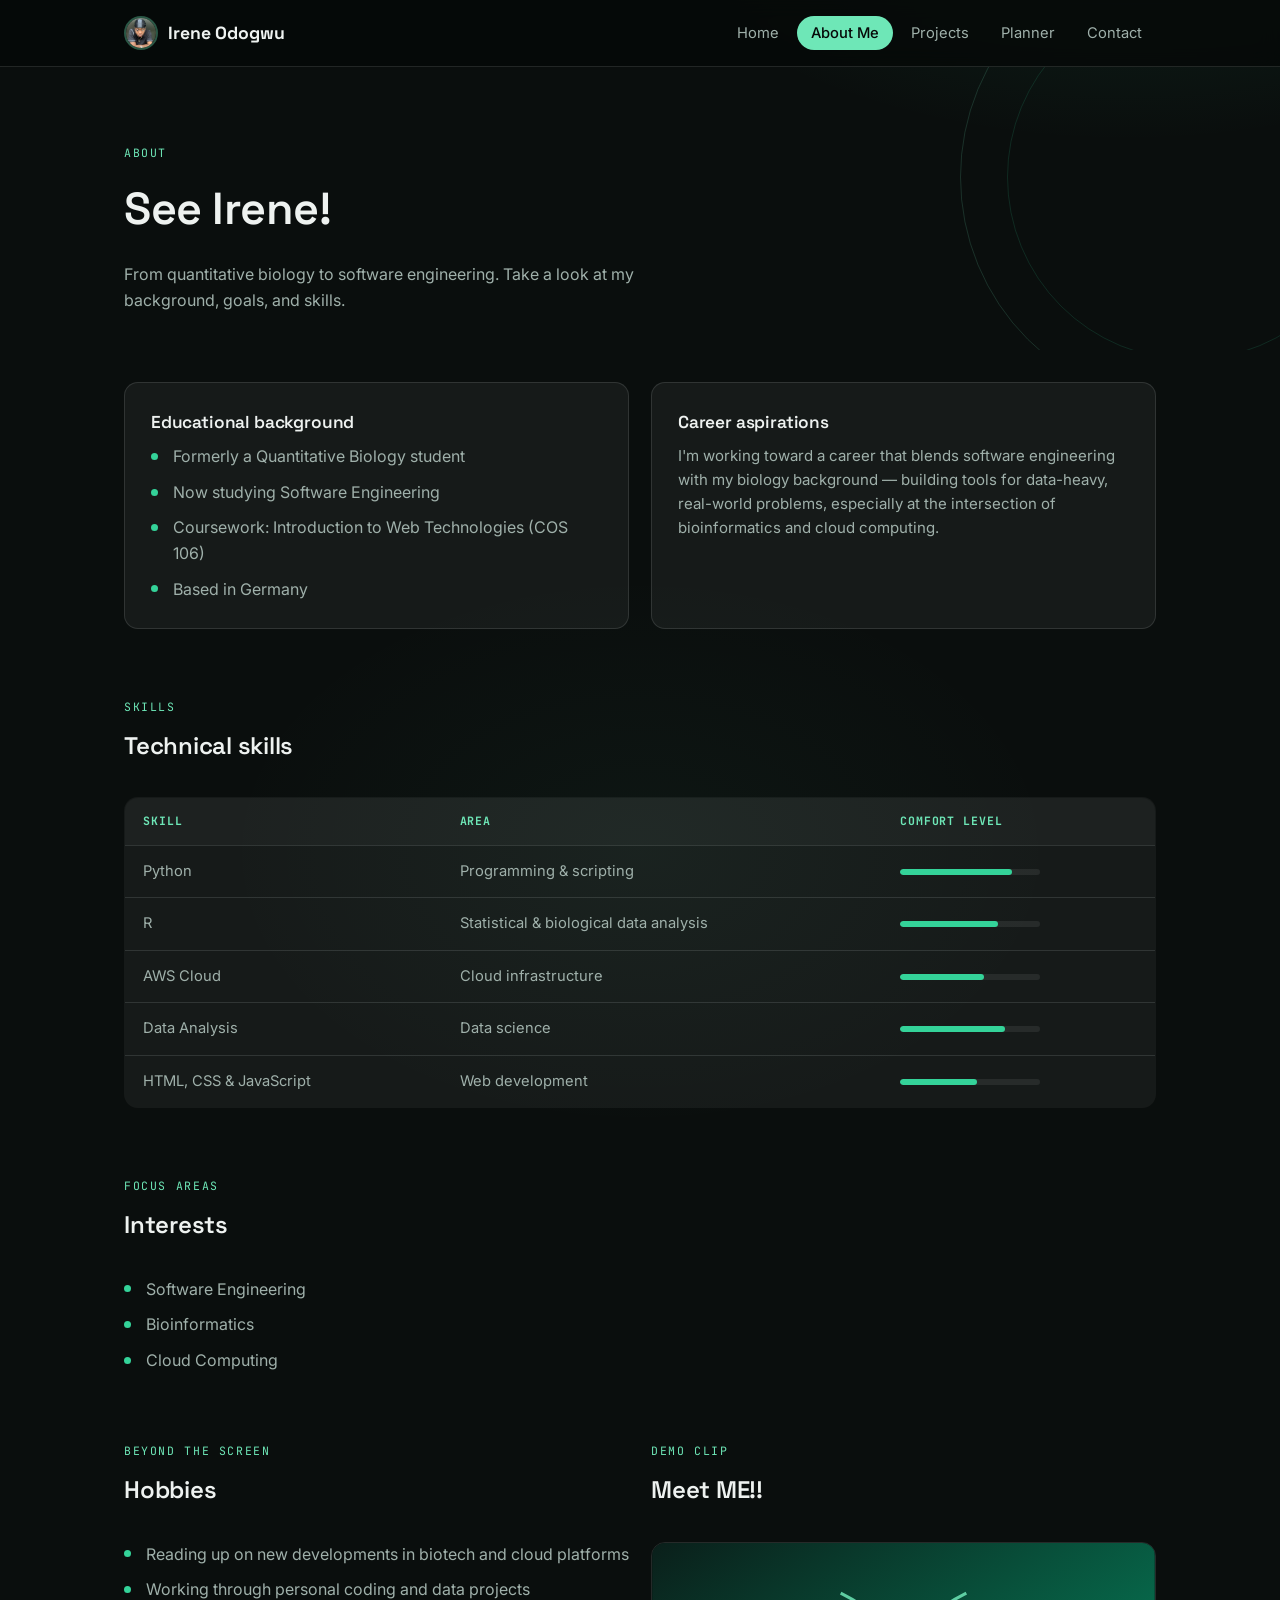
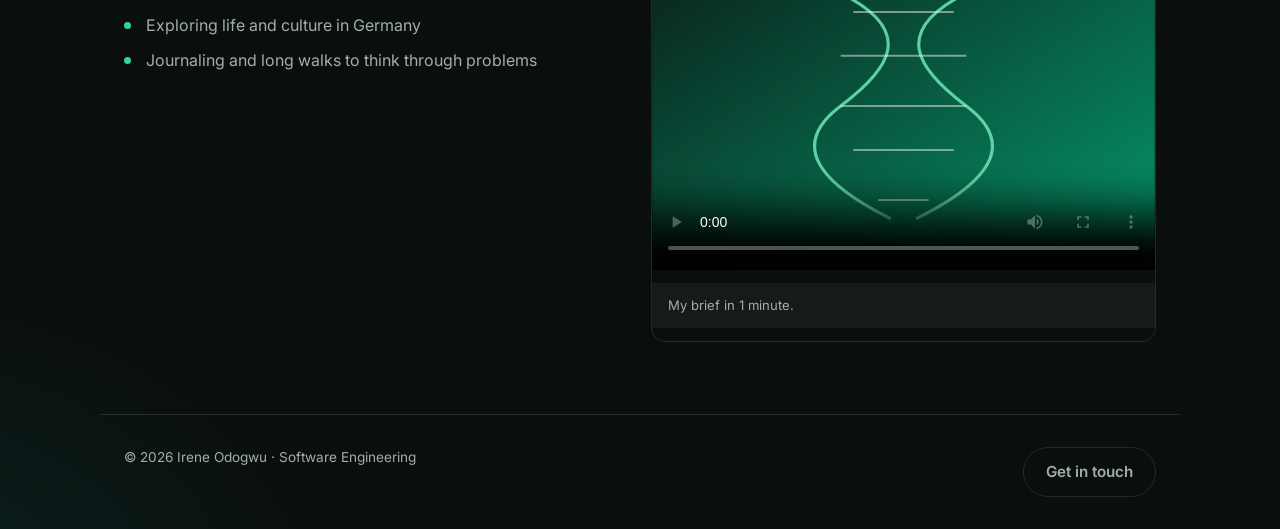
==== about.html @ 3f7ef8bb "my first commit" ====
<!DOCTYPE html>
<html lang="en">
<head>
  <meta charset="UTF-8">
  <meta name="viewport" content="width=device-width, initial-scale=1.0">
  <title>About Me — Irene Odogwu</title>
  <link rel="stylesheet" href="css/style.css">
</head>
<body>

  <header class="site-header">
    <nav class="nav">
      <a href="index.html" class="nav-brand"><img src="images/irene.jpg" alt="" class="avatar">Irene Odogwu</a>
      <button class="nav-toggle" aria-label="Toggle menu" aria-expanded="false">☰</button>
      <ul class="nav-links">
        <li><a href="index.html">Home</a></li>
        <li><a href="about.html" class="active">About Me</a></li>
        <li><a href="projects.html">Projects</a></li>
        <li><a href="planner.html">Planner</a></li>
        <li><a href="contact.html">Contact</a></li>
      </ul>
    </nav>
  </header>

  <main>
    <section class="page-hero" style="padding-bottom: 20px;">
      <div class="arc-motif"></div>
      <div class="wrap">
        <span class="eyebrow-line">About</span>
        <h1 style="font-size: clamp(2rem, 4vw, 2.8rem);">See Irene!</h1>
        <p style="color: var(--text-muted); max-width: 60ch;">
          From quantitative biology to software engineering. Take a look at my background, goals,
          and skills.
        </p>
      </div>
    </section>

    <section class="section-tight">
      <div class="wrap grid grid-2">
        <div class="card">
          <h3>Educational background</h3>
          <ul class="plain-list">
            <li>Formerly a Quantitative Biology student</li>
            <li>Now studying Software Engineering</li>
            <li>Coursework: Introduction to Web Technologies (COS 106)</li>
            <li>Based in Germany</li>
          </ul>
        </div>
        <div class="card">
          <h3>Career aspirations</h3>
          <p>
            I'm working toward a career that blends software engineering with my biology
            background — building tools for data-heavy, real-world problems, especially at
            the intersection of bioinformatics and cloud computing.
          </p>
        </div>
      </div>
    </section>

    <section class="section-tight">
      <div class="wrap">
        <div class="section-head">
          <span class="eyebrow">Skills</span>
          <h2>Technical skills</h2>
        </div>
        <table>
          <thead>
            <tr>
              <th>Skill</th>
              <th>Area</th>
              <th>Comfort level</th>
            </tr>
          </thead>
          <tbody>
            <tr>
              <td>Python</td>
              <td>Programming &amp; scripting</td>
              <td><div class="skill-bar"><span style="width: 80%;"></span></div></td>
            </tr>
            <tr>
              <td>R</td>
              <td>Statistical &amp; biological data analysis</td>
              <td><div class="skill-bar"><span style="width: 70%;"></span></div></td>
            </tr>
            <tr>
              <td>AWS Cloud</td>
              <td>Cloud infrastructure</td>
              <td><div class="skill-bar"><span style="width: 60%;"></span></div></td>
            </tr>
            <tr>
              <td>Data Analysis</td>
              <td>Data science</td>
              <td><div class="skill-bar"><span style="width: 75%;"></span></div></td>
            </tr>
            <tr>
              <td>HTML, CSS &amp; JavaScript</td>
              <td>Web development</td>
              <td><div class="skill-bar"><span style="width: 55%;"></span></div></td>
            </tr>
          </tbody>
        </table>
      </div>
    </section>

    <section class="section-tight">
      <div class="wrap">
        <div class="section-head">
          <span class="eyebrow">Focus areas</span>
          <h2>Interests</h2>
        </div>
        <ul class="plain-list" style="columns: 2; column-gap: 32px;">
          <li>Software Engineering</li>
          <li>Bioinformatics</li>
          <li>Cloud Computing</li>
        </ul>
      </div>
    </section>

    <section class="section-tight">
      <div class="wrap grid grid-2">
        <div>
          <div class="section-head">
            <span class="eyebrow">Beyond the screen</span>
            <h2>Hobbies</h2>
          </div>
          <ul class="plain-list">
            <li>Reading up on new developments in biotech and cloud platforms</li>
            <li>Working through personal coding and data projects</li>
            <li>Exploring life and culture in Germany</li>
            <li>Journaling and long walks to think through problems</li>
          </ul>
        </div>
        <div>
          <div class="section-head">
            <span class="eyebrow">Demo clip</span>
            <h2>Meet ME!!</h2>
          </div>
          <div class="media-block">
            <video controls preload="metadata" poster="images/project2.svg">
              <source src="" type="video/webm">
              Your browser does not support embedded video.
            </video>
            <p class="media-caption">My brief in 1 minute.</p>
          </div>
        </div>
      </div>
    </section>
  </main>

  <footer class="site-footer">
    <span>© 2026 Irene Odogwu · Software Engineering</span>
    <span><a href="contact.html" class="btn btn-ghost">Get in touch</a></span>
  </footer>

  <script src="js/main.js"></script>
</body>
</html>
---- css/style.css ----
/* ============================================
   Irene Odogwu — Academic Portfolio
   Design tokens
   ============================================ */
@import url('https://fonts.googleapis.com/css2?family=Space+Grotesk:wght@400;500;600;700&family=Inter:wght@400;500;600&family=JetBrains+Mono:wght@400;500&display=swap');

:root {
  --bg: #0a0e0d;
  --bg-deep: #060908;
  --bg-alt: #101815;
  --surface: rgba(238, 242, 240, 0.05);
  --surface-strong: rgba(238, 242, 240, 0.09);
  --border: rgba(238, 242, 240, 0.12);
  --accent: #34d399;
  --accent-soft: #6ee7b7;
  --accent-deep: #0d9488;
  --text: #eef2f0;
  --text-muted: #9fb0aa;
  --radius: 14px;
  --max-width: 1080px;
  --font-display: 'Space Grotesk', 'Segoe UI', sans-serif;
  --font-body: 'Inter', -apple-system, sans-serif;
  --font-mono: 'JetBrains Mono', monospace;
}

* { box-sizing: border-box; }
html { scroll-behavior: smooth; }

body {
  margin: 0;
  background: var(--bg);
  background-image:
    radial-gradient(ellipse 900px 520px at 88% -8%, rgba(52, 211, 153, 0.14), transparent 60%),
    radial-gradient(ellipse 800px 600px at -10% 105%, rgba(13, 148, 136, 0.16), transparent 62%),
    radial-gradient(ellipse 600px 400px at 50% 40%, rgba(110, 231, 183, 0.04), transparent 70%);
  color: var(--text);
  font-family: var(--font-body);
  line-height: 1.6;
  -webkit-font-smoothing: antialiased;
}

img { max-width: 100%; display: block; }
a { color: var(--accent-soft); text-decoration: none; }

.wrap { max-width: var(--max-width); margin: 0 auto; padding: 0 24px; }

h1, h2, h3 {
  font-family: var(--font-display);
  font-weight: 600;
  margin: 0 0 0.4em;
  letter-spacing: -0.01em;
}

.eyebrow, .eyebrow-line {
  font-family: var(--font-mono);
  font-size: 0.72rem;
  letter-spacing: 0.14em;
  text-transform: uppercase;
  color: var(--accent-soft);
  display: inline-block;
  margin-bottom: 0.9em;
}

@media (prefers-reduced-motion: reduce) {
  * { animation-duration: 0.01ms !important; transition-duration: 0.01ms !important; }
}

/* ============================================
   Header / Navigation
   ============================================ */
.site-header {
  position: sticky;
  top: 0;
  z-index: 50;
  background: rgba(6, 9, 8, 0.82);
  backdrop-filter: blur(10px);
  border-bottom: 1px solid var(--border);
}

.nav {
  display: flex;
  align-items: center;
  justify-content: space-between;
  padding: 16px 24px;
  max-width: var(--max-width);
  margin: 0 auto;
}

.nav-brand {
  font-family: var(--font-display);
  font-size: 1.1rem;
  font-weight: 700;
  color: var(--text);
  display: flex;
  align-items: center;
  gap: 10px;
}

.nav-brand .avatar {
  width: 34px;
  height: 34px;
  border-radius: 50%;
  object-fit: cover;
  border: 2px solid rgba(110, 231, 183, 0.35);
}

.nav-links {
  list-style: none;
  display: flex;
  gap: 4px;
  margin: 0;
  padding: 0;
}

.nav-links a {
  color: var(--text-muted);
  font-size: 0.92rem;
  padding: 8px 14px;
  border-radius: 999px;
  transition: color 0.2s ease, background 0.2s ease;
}

.nav-links a:hover { color: var(--text); background: var(--surface); }

.nav-links a.active {
  color: var(--bg-deep);
  background: var(--accent-soft);
  font-weight: 500;
}

.nav-toggle {
  display: none;
  background: none;
  border: 1px solid var(--border);
  border-radius: 8px;
  color: var(--text);
  padding: 8px 10px;
  font-size: 1rem;
  cursor: pointer;
}

@media (max-width: 760px) {
  .nav-toggle { display: block; }
  .nav-links {
    position: absolute;
    top: 100%;
    left: 0;
    right: 0;
    flex-direction: column;
    background: var(--bg-alt);
    border-bottom: 1px solid var(--border);
    padding: 10px 24px 18px;
    display: none;
  }
  .nav-links.open { display: flex; }
  .nav-links a { padding: 10px 8px; }
}

/* ============================================
   Hero / arc motif
   ============================================ */
.arc-motif { position: absolute; pointer-events: none; z-index: 0; }

.page-hero { position: relative; overflow: hidden; padding: 72px 0 56px; }
.page-hero .wrap { position: relative; z-index: 1; }

.page-hero .arc-motif {
  top: -120px;
  right: -140px;
  width: 460px;
  height: 460px;
  border: 1px solid rgba(110, 231, 183, 0.16);
  border-radius: 50%;
}
.page-hero .arc-motif::after {
  content: '';
  position: absolute;
  inset: 46px;
  border: 1px solid rgba(52, 211, 153, 0.14);
  border-radius: 50%;
}

/* ============================================
   Home hero
   ============================================ */
.home-hero {
  display: grid;
  grid-template-columns: 1.1fr 0.9fr;
  gap: 48px;
  align-items: center;
  padding: 64px 0 80px;
}

@media (max-width: 820px) {
  .home-hero { grid-template-columns: 1fr; padding: 40px 0 56px; text-align: center; }
  .home-hero .cta-row { justify-content: center; }
}

.home-hero h1 { font-size: clamp(2.2rem, 5vw, 3.4rem); line-height: 1.08; }

.home-hero .lede {
  color: var(--text-muted);
  font-size: 1.06rem;
  max-width: 48ch;
  margin: 18px 0 30px;
}

.cta-row { display: flex; gap: 14px; flex-wrap: wrap; }

.btn {
  display: inline-flex;
  align-items: center;
  gap: 8px;
  padding: 12px 22px;
  border-radius: 999px;
  font-family: var(--font-body);
  font-weight: 600;
  font-size: 0.95rem;
  cursor: pointer;
  border: 1px solid transparent;
  transition: transform 0.2s ease, background 0.2s ease, border-color 0.2s ease;
}

.btn-primary { background: var(--accent); color: #06231a; }
.btn-primary:hover { transform: translateY(-2px); background: var(--accent-soft); }

.btn-ghost { background: transparent; color: var(--text); border-color: var(--border); }
.btn-ghost:hover { border-color: var(--accent-soft); color: var(--accent-soft); }

.hero-portrait { position: relative; justify-self: center; }

.hero-portrait .frame {
  position: relative;
  width: min(300px, 70vw);
  aspect-ratio: 1 / 1;
  border-radius: 50%;
  overflow: hidden;
  border: 6px solid var(--bg-alt);
  box-shadow: 0 30px 70px -20px rgba(0, 0, 0, 0.65), 0 0 0 1px rgba(110,231,183,0.15);
  animation: rise 0.8s ease both;
}

.hero-portrait .frame img { width: 100%; height: 100%; object-fit: cover; }

.hero-portrait .ring {
  position: absolute;
  inset: -18px;
  border: 1px dashed rgba(110, 231, 183, 0.3);
  border-radius: 50%;
  z-index: -1;
}

@keyframes rise {
  from { opacity: 0; transform: translateY(18px); }
  to { opacity: 1; transform: translateY(0); }
}

/* ============================================
   Section shells
   ============================================ */
section { padding: 56px 0; }
.section-tight { padding: 32px 0; }
.section-head { margin-bottom: 32px; max-width: 60ch; }
.section-head p { color: var(--text-muted); }

.grid { display: grid; gap: 22px; }
.grid-3 { grid-template-columns: repeat(3, 1fr); }
.grid-4 { grid-template-columns: repeat(4, 1fr); }
.grid-2 { grid-template-columns: repeat(2, 1fr); }

@media (max-width: 900px) { .grid-4 { grid-template-columns: repeat(2, 1fr); } }
@media (max-width: 820px) { .grid-3, .grid-2 { grid-template-columns: 1fr; } }
@media (max-width: 560px) { .grid-4 { grid-template-columns: 1fr; } }

.card {
  background: var(--surface);
  border: 1px solid var(--border);
  border-radius: var(--radius);
  padding: 26px;
  transition: transform 0.25s ease, border-color 0.25s ease, background 0.25s ease;
}

.card:hover {
  transform: translateY(-4px);
  border-color: rgba(110, 231, 183, 0.4);
  background: var(--surface-strong);
}

.card h3 { font-size: 1.08rem; margin-bottom: 8px; }
.card p { color: var(--text-muted); font-size: 0.94rem; margin: 0; }

.tag-row { display: flex; flex-wrap: wrap; gap: 8px; margin-top: 14px; }
.tag {
  font-family: var(--font-mono);
  font-size: 0.7rem;
  padding: 4px 10px;
  border-radius: 999px;
  background: rgba(52, 211, 153, 0.12);
  color: var(--accent-soft);
  border: 1px solid rgba(52, 211, 153, 0.25);
}

/* ============================================
   Project cards — circular preview
   ============================================ */
.project-card { padding: 26px; text-align: center; }

.project-card .thumb {
  width: 120px;
  height: 120px;
  border-radius: 50%;
  overflow: hidden;
  margin: 0 auto 16px;
  border: 4px solid rgba(52, 211, 153, 0.18);
}
.project-card .thumb img { width: 100%; height: 100%; object-fit: cover; }

.project-card .status {
  font-family: var(--font-mono);
  font-size: 0.66rem;
  text-transform: uppercase;
  letter-spacing: 0.08em;
  color: var(--accent-soft);
}
.project-card .links { margin-top: 14px; display: flex; gap: 14px; justify-content: center; font-size: 0.86rem; }

/* ============================================
   Tables
   ============================================ */
table {
  width: 100%;
  border-collapse: collapse;
  background: var(--surface);
  border: 1px solid var(--border);
  border-radius: var(--radius);
  overflow: hidden;
}

thead th {
  text-align: left;
  font-family: var(--font-mono);
  font-size: 0.72rem;
  text-transform: uppercase;
  letter-spacing: 0.08em;
  color: var(--accent-soft);
  padding: 14px 18px;
  background: rgba(238, 242, 240, 0.03);
  border-bottom: 1px solid var(--border);
}

tbody td {
  padding: 14px 18px;
  border-bottom: 1px solid var(--border);
  color: var(--text-muted);
  font-size: 0.92rem;
}
tbody tr:last-child td { border-bottom: none; }

.skill-bar {
  height: 6px;
  border-radius: 999px;
  background: rgba(238, 242, 240, 0.08);
  overflow: hidden;
  width: 140px;
}
.skill-bar span { display: block; height: 100%; background: var(--accent); border-radius: 999px; }

/* ============================================
   Lists
   ============================================ */
.plain-list { list-style: none; padding: 0; margin: 0; display: grid; gap: 10px; }
.plain-list li { padding-left: 22px; position: relative; color: var(--text-muted); }
.plain-list li::before {
  content: '';
  position: absolute;
  left: 0;
  top: 0.55em;
  width: 7px;
  height: 7px;
  border-radius: 50%;
  background: var(--accent);
}

/* ============================================
   Forms
   ============================================ */
.form-card {
  background: var(--surface);
  border: 1px solid var(--border);
  border-radius: var(--radius);
  padding: 32px;
  max-width: 620px;
}

.field { margin-bottom: 20px; }
.field label { display: block; font-size: 0.85rem; color: var(--text-muted); margin-bottom: 7px; }

.field input, .field textarea {
  width: 100%;
  padding: 12px 14px;
  border-radius: 10px;
  border: 1px solid var(--border);
  background: rgba(238, 242, 240, 0.04);
  color: var(--text);
  font-family: var(--font-body);
  font-size: 0.95rem;
}

.field input:focus, .field textarea:focus { outline: 2px solid var(--accent-soft); outline-offset: 1px; }
.field textarea { resize: vertical; min-height: 120px; }

.field .error { color: #f87171; font-size: 0.8rem; margin-top: 6px; display: none; }
.field.invalid input, .field.invalid textarea { border-color: #f87171; }
.field.invalid .error { display: block; }

.form-status { margin-top: 18px; padding: 12px 16px; border-radius: 10px; font-size: 0.9rem; display: none; }
.form-status.show { display: block; animation: rise 0.4s ease both; }
.form-status.ok { background: rgba(52, 211, 153, 0.14); color: var(--accent-soft); border: 1px solid rgba(52,211,153,0.3); }

/* ============================================
   Planner
   ============================================ */
.planner-shell { display: grid; grid-template-columns: 1fr 1.4fr; gap: 28px; }
@media (max-width: 820px) { .planner-shell { grid-template-columns: 1fr; } }

.planner-form { display: flex; flex-direction: column; gap: 14px; }
.planner-form .row { display: flex; gap: 10px; }
.planner-form input, .planner-form select {
  padding: 12px 14px;
  border-radius: 10px;
  border: 1px solid var(--border);
  background: rgba(238, 242, 240, 0.04);
  color: var(--text);
  font-family: var(--font-body);
  flex: 1;
}

.task-list { list-style: none; margin: 0; padding: 0; display: grid; gap: 10px; }

.task-item {
  display: flex;
  align-items: center;
  gap: 12px;
  padding: 14px 16px;
  background: var(--surface);
  border: 1px solid var(--border);
  border-radius: 10px;
  animation: rise 0.3s ease both;
}

.task-item .task-check {
  width: 20px; height: 20px;
  border-radius: 50%;
  border: 1.5px solid var(--accent-soft);
  cursor: pointer;
  flex-shrink: 0;
  display: flex; align-items: center; justify-content: center;
  transition: background 0.2s ease;
}
.task-item.done .task-check { background: var(--accent); border-color: var(--accent); }
.task-item.done .task-check::after { content: '✓'; font-size: 12px; color: #06231a; }

.task-item .task-info { flex: 1; }
.task-item .task-title { font-size: 0.95rem; }
.task-item.done .task-title { text-decoration: line-through; color: var(--text-muted); }
.task-item .task-meta { font-family: var(--font-mono); font-size: 0.7rem; color: var(--text-muted); margin-top: 3px; }

.task-item .task-delete {
  background: none;
  border: none;
  color: var(--text-muted);
  cursor: pointer;
  font-size: 1.1rem;
  padding: 4px 8px;
  border-radius: 6px;
  transition: color 0.2s ease, background 0.2s ease;
}
.task-item .task-delete:hover { color: #f87171; background: rgba(248,113,113,0.1); }

.empty-state {
  text-align: center;
  padding: 40px 20px;
  color: var(--text-muted);
  font-size: 0.9rem;
  border: 1px dashed var(--border);
  border-radius: 12px;
}

.planner-stats {
  display: flex;
  gap: 18px;
  margin-bottom: 18px;
  font-family: var(--font-mono);
  font-size: 0.78rem;
  color: var(--text-muted);
}
.planner-stats strong { color: var(--accent-soft); }

/* ============================================
   Media block
   ============================================ */
.media-block { border-radius: var(--radius); overflow: hidden; border: 1px solid var(--border); }
.media-block video { width: 100%; display: block; }
.media-caption { padding: 12px 16px; font-size: 0.82rem; color: var(--text-muted); background: var(--surface); }

/* ============================================
   Footer
   ============================================ */
.site-footer {
  border-top: 1px solid var(--border);
  padding: 32px 24px;
  margin-top: 40px;
  color: var(--text-muted);
  font-size: 0.85rem;
  display: flex;
  justify-content: space-between;
  flex-wrap: wrap;
  gap: 10px;
  max-width: var(--max-width);
  margin-left: auto;
  margin-right: auto;
}
.site-footer a { color: var(--text-muted); }
.site-footer a:hover { color: var(--accent-soft); }
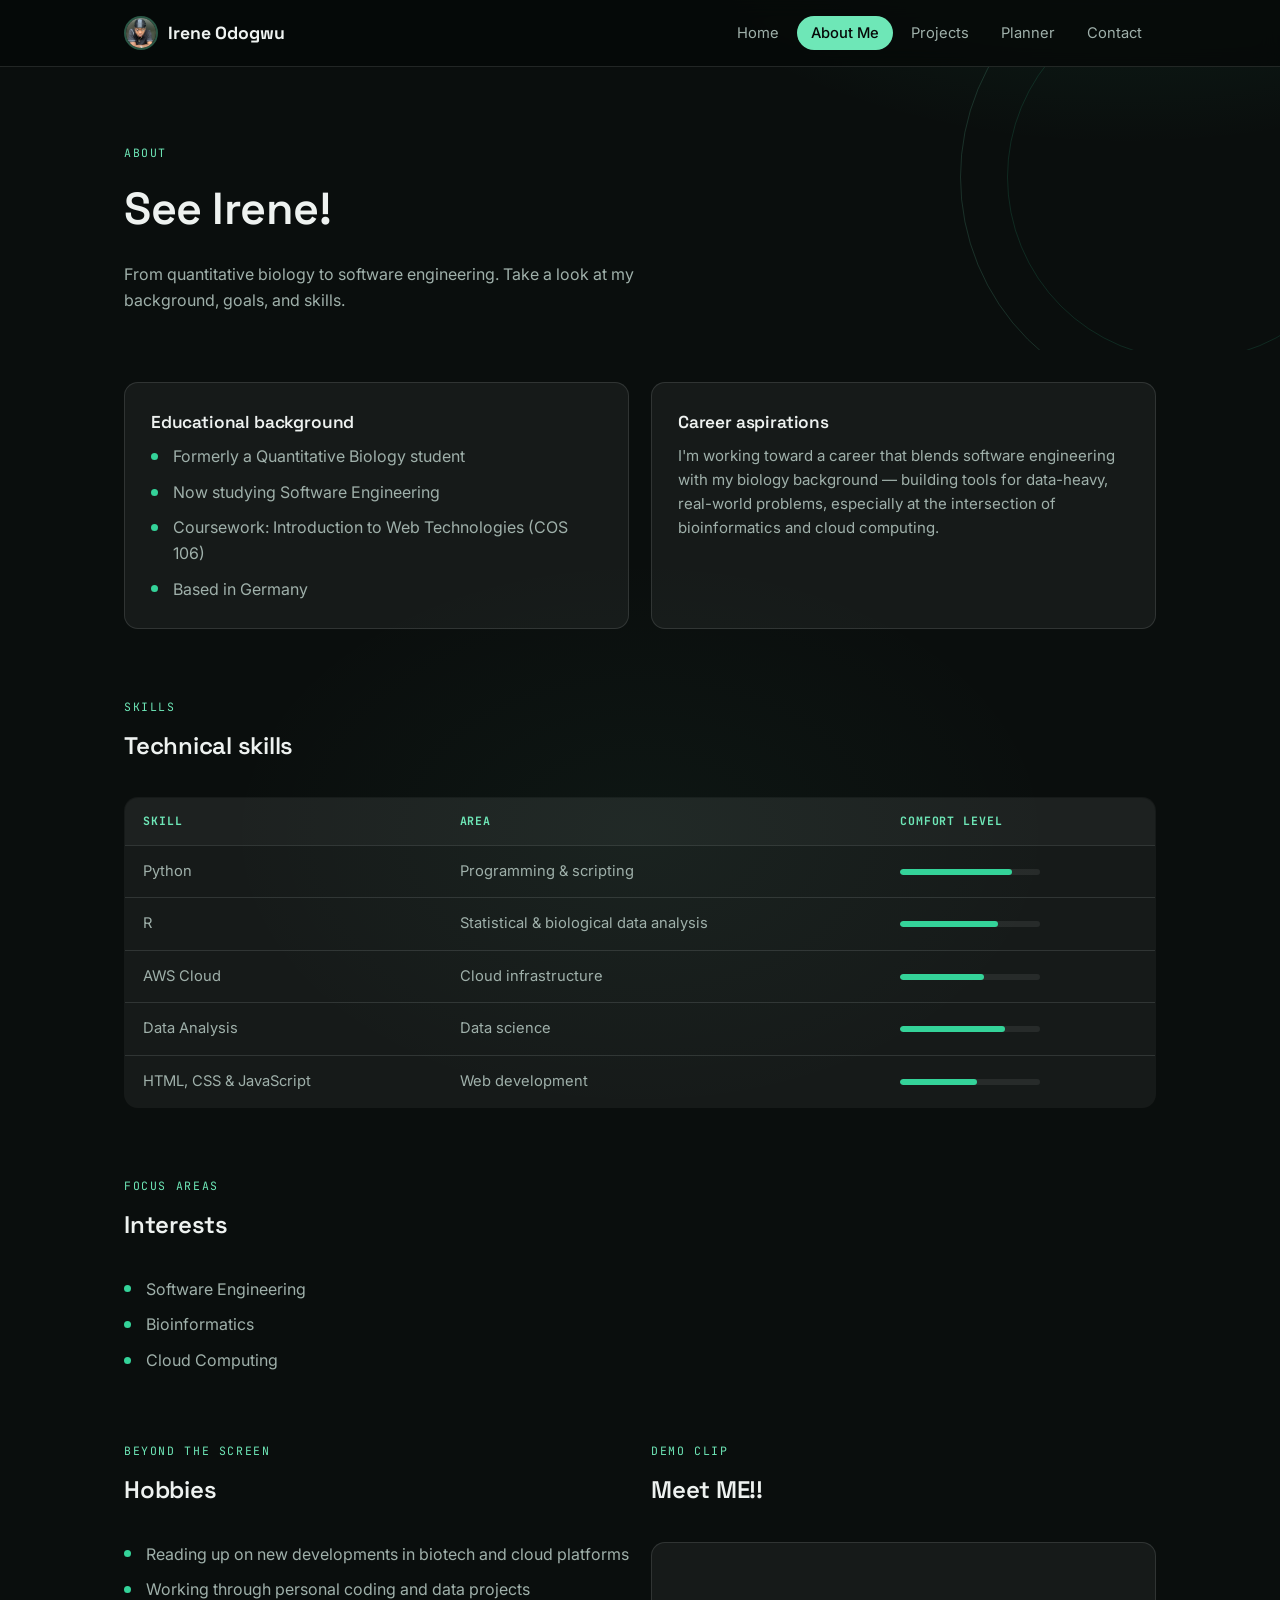
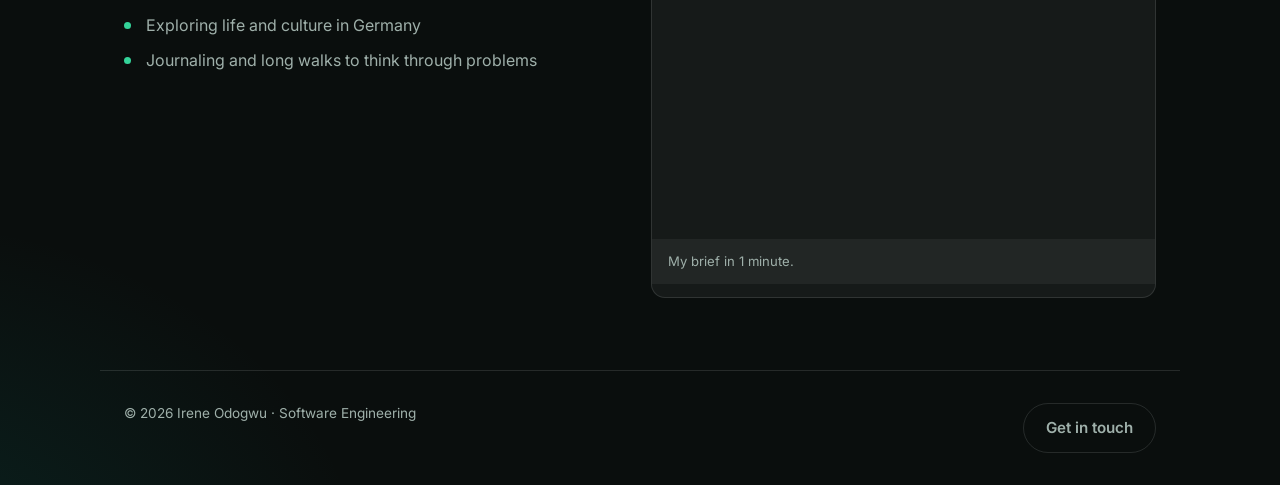
==== commit 255f190e: "update media" ====
--- a/about.html
+++ b/about.html
@@ -135,13 +135,17 @@
             <span class="eyebrow">Demo clip</span>
             <h2>Meet ME!!</h2>
           </div>
-          <div class="media-block">
-            <video controls preload="metadata" poster="images/project2.svg">
-              <source src="" type="video/webm">
-              Your browser does not support embedded video.
-            </video>
-            <p class="media-caption">My brief in 1 minute.</p>
-          </div>
+         <div class="media-block">
+          <iframe 
+            src="https://www.youtube.com/embed/hOVsOVmSGQ8"
+            title="Meet Irene - Portfolio Introduction"
+            frameborder="0"
+            allow="accelerometer; autoplay; clipboard-write; encrypted-media; gyroscope; picture-in-picture"
+            allowfullscreen>
+          </iframe>
+
+          <p class="media-caption">My brief in 1 minute.</p>
+        </div>
         </div>
       </div>
     </section>
--- a/css/style.css
+++ b/css/style.css
@@ -499,8 +499,19 @@
 /* ============================================
    Media block
    ============================================ */
-.media-block { border-radius: var(--radius); overflow: hidden; border: 1px solid var(--border); }
-.media-block video { width: 100%; display: block; }
+.media-block { 
+  border-radius: var(--radius); 
+  overflow: hidden; 
+  border: 1px solid var(--border);
+  background: var(--surface);
+}
+
+.media-block iframe {
+  width: 100%;
+  aspect-ratio: 16 / 9;
+  display: block;
+  border: none;
+}
 .media-caption { padding: 12px 16px; font-size: 0.82rem; color: var(--text-muted); background: var(--surface); }
 
 /* ============================================
